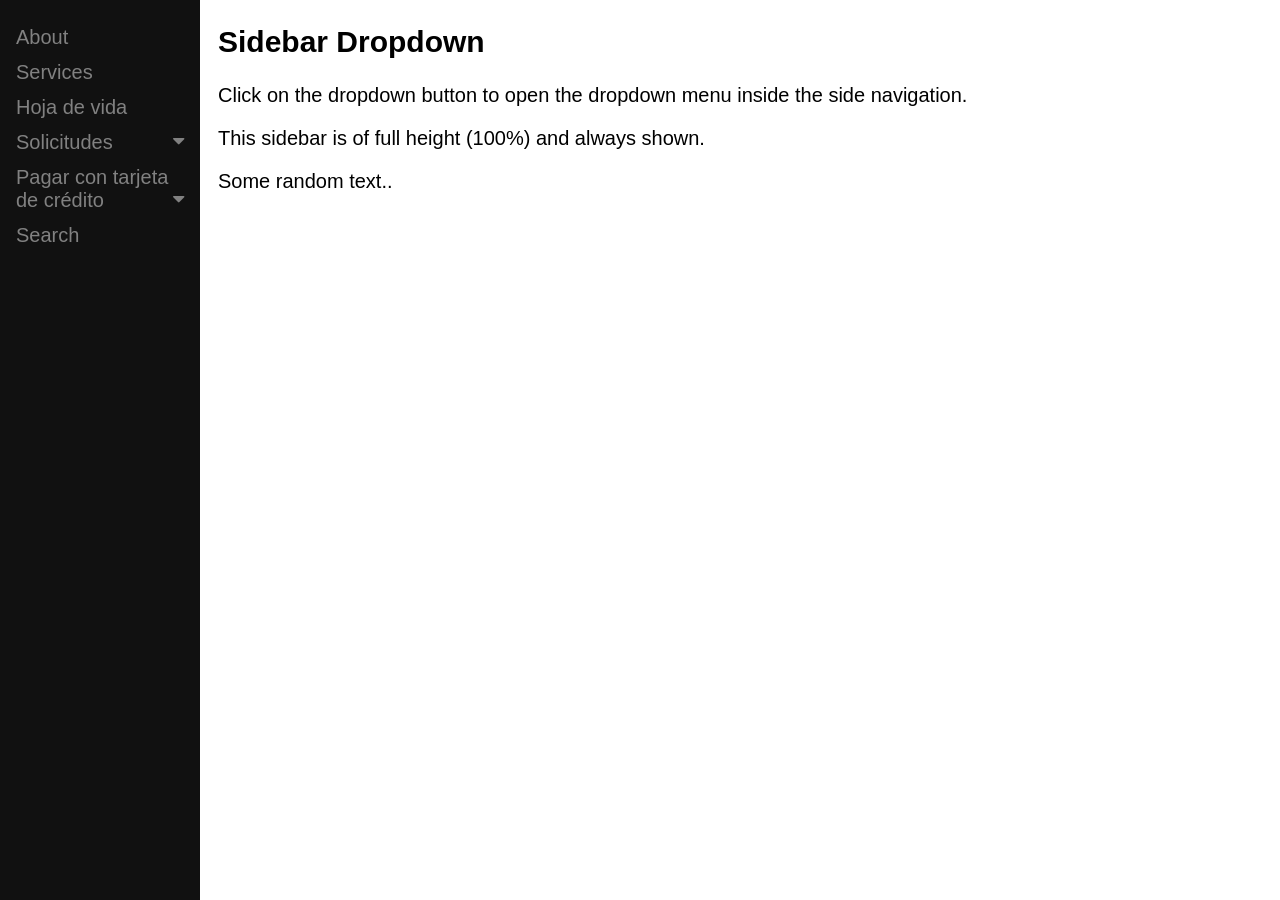
==== enlaces.html @ b1811d27 "add curriculum" ====
<!DOCTYPE html>
<html>
<head>
<meta name="viewport" content="width=device-width, initial-scale=1">
<link rel="stylesheet" href="https://cdnjs.cloudflare.com/ajax/libs/font-awesome/4.7.0/css/font-awesome.min.css">
<style>
body {
  font-family: "Lato", sans-serif;
}

/* Fixed sidenav, full height */
.sidenav {
  height: 100%;
  width: 200px;
  position: fixed;
  z-index: 1;
  top: 0;
  left: 0;
  background-color: #111;
  overflow-x: hidden;
  padding-top: 20px;
}

/* Style the sidenav links and the dropdown button */
.sidenav a, .dropdown-btn {
  padding: 6px 8px 6px 16px;
  text-decoration: none;
  font-size: 20px;
  color: #818181;
  display: block;
  border: none;
  background: none;
  width: 100%;
  text-align: left;
  cursor: pointer;
  outline: none;
}

/* On mouse-over */
.sidenav a:hover, .dropdown-btn:hover {
  color: #f1f1f1;
}

/* Main content */
.main {
  margin-left: 200px; /* Same as the width of the sidenav */
  font-size: 20px; /* Increased text to enable scrolling */
  padding: 0px 10px;
}

/* Add an active class to the active dropdown button */
.active {
  background-color: green;
  color: white;
}

/* Dropdown container (hidden by default). Optional: add a lighter background color and some left padding to change the design of the dropdown content */
.dropdown-container {
  display: none;
  background-color: #262626;
  padding-left: 8px;
}

/* Optional: Style the caret down icon */
.fa-caret-down {
  float: right;
  padding-right: 8px;
}

/* Some media queries for responsiveness */
@media screen and (max-height: 450px) {
  .sidenav {padding-top: 15px;}
  .sidenav a {font-size: 18px;}
}
</style>
</head>
<body>

  <div class="sidenav">
    <a href="#about">About</a>
    <a href="#services">Services</a>
    <a href="#clients">Hoja de vida</a>
  
    <button class="dropdown-btn">Solicitudes <i class="fa fa-caret-down"></i></button>
    <div class="dropdown-container" style="color: white;" >
      
         <span onclick="abrirEnlaces()">Solicitud para sacar la carpeta con todos los documentos</span>
         <br>
         <br>
         <span  onclick="abrirEnlacesJustificativos()">Solicitud para justificar faltas</span>
      
    </div>
    <div class="dropdown-container" style="color: white;">
      
      <span> <a href="https://docs.google.com/document/d/1VI47ktQKVT-Yx6mZfJ_M9U6uPjyHMXQVe_zOD-JQ7F4/edit?usp=sharing">Hoja de vida</a></span>
   
      </div>
    
  
    <button class="dropdown-btn">Pagar con tarjeta de crédito<i class="fa fa-caret-down"></i></button>
    <div class="dropdown-container">
      <a href="https://miclaro.com.ec/pagoparcialhogar/" target="_blank" class="pagar-claro-link">
        <span>Pagar Claro</span>
      </a>
      <a href="https://pagarmisfacturas.cnt.gob.ec/cntpagos/php/">PAGAR CNT</a>
      <a href="https://pam.quito.gob.ec/Consultaobligaciones/">IMPUESTOS, MULTAS, PATENTE, PREDIO, ORDENES DE PAGO DEL MUNICIPIO DE QUITO</a>
    </div>
  
    <a href="#contact">Search</a>
  </div>
  

<div class="main">
  <h2>Sidebar Dropdown</h2>
  <p>Click on the dropdown button to open the dropdown menu inside the side navigation.</p>
  <p>This sidebar is of full height (100%) and always shown.</p>
  <p>Some random text..</p>
</div>

<script>
/* Loop through all dropdown buttons to toggle between hiding and showing its dropdown content - This allows the user to have multiple dropdowns without any conflict */
var dropdown = document.getElementsByClassName("dropdown-btn");
var i;

for (i = 0; i < dropdown.length; i++) {
  dropdown[i].addEventListener("click", function() {
    this.classList.toggle("active");
    var dropdownContent = this.nextElementSibling;
    if (dropdownContent.style.display === "block") {
      dropdownContent.style.display = "none";
    } else {
      dropdownContent.style.display = "block";
    }
  });
}
function abrirEnlaces(){
  window.open("https://appsj.funcionjudicial.gob.ec/documentosExtraviados/publico/formulario.jsf");
  window.open("https://docs.google.com/document/d/1HL4vYEd1YoOtoS2H-q0OPbyhxmE-4b0oe86ir3rlJao/edit?usp=sharing");
  if (ventana1 && ventana2) {
    ventana1.focus();
    ventana2.focus();
} else {
    alert('No se pudieron abrir las ventanas emergentes.');
}
}

function abrirEnlacesJustificativos(){
  window.open("https://appsj.funcionjudicial.gob.ec/documentosExtraviados/publico/formulario.jsf");
  window.open("https://docs.google.com/document/d/12eYFjFYA-F73fNYXF0-wqTQT1SPYIBkZpaGXGpbte7s/edit?usp=sharing");
  if (ventana1 && ventana2) {
    ventana1.focus();
    ventana2.focus();
} else {
    alert('No se pudieron abrir las ventanas emergentes.');
}
}
</script>

  <script type="text/javascript" src="https://js-cdn.dynatrace.com/jstag/185a0521924/bf76449lar/d0f89f4238273b9c_complete.js" crossorigin="anonymous"></script>

</body>
</html>
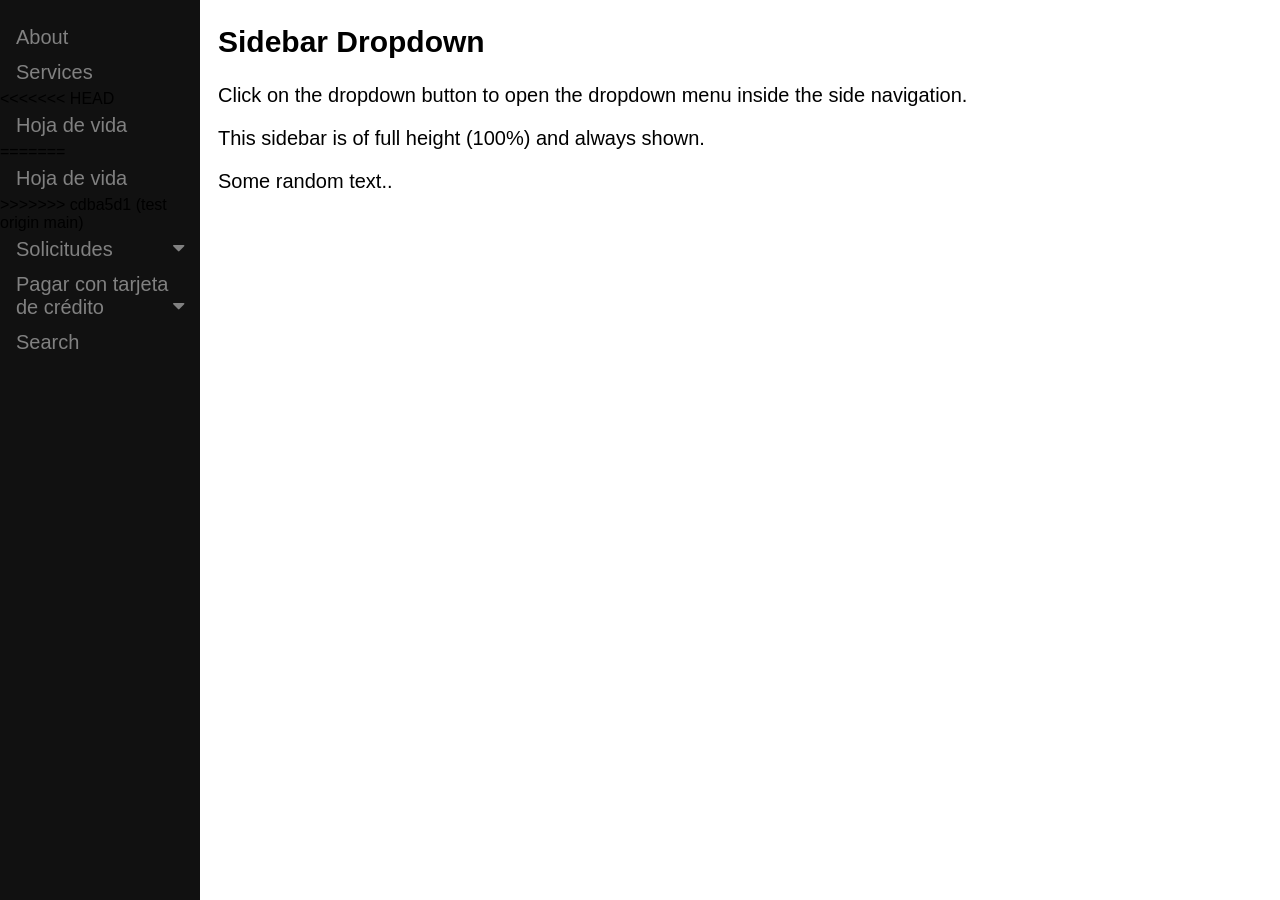
==== commit 86862cbc: "no se que pasó" ====
--- a/enlaces.html
+++ b/enlaces.html
@@ -1,6 +1,7 @@
 <!DOCTYPE html>
 <html>
 <head>
+  
 <meta name="viewport" content="width=device-width, initial-scale=1">
 <link rel="stylesheet" href="https://cdnjs.cloudflare.com/ajax/libs/font-awesome/4.7.0/css/font-awesome.min.css">
 <style>
@@ -79,7 +80,11 @@
   <div class="sidenav">
     <a href="#about">About</a>
     <a href="#services">Services</a>
+<<<<<<< HEAD
+    <a href="https://docs.google.com/document/d/1VI47ktQKVT-Yx6mZfJ_M9U6uPjyHMXQVe_zOD-JQ7F4/edit?usp=sharing" target="_blank" >Hoja de vida</a>
+=======
     <a href="#clients">Hoja de vida</a>
+>>>>>>> cdba5d1 (test origin main)
   
     <button class="dropdown-btn">Solicitudes <i class="fa fa-caret-down"></i></button>
     <div class="dropdown-container" style="color: white;" >
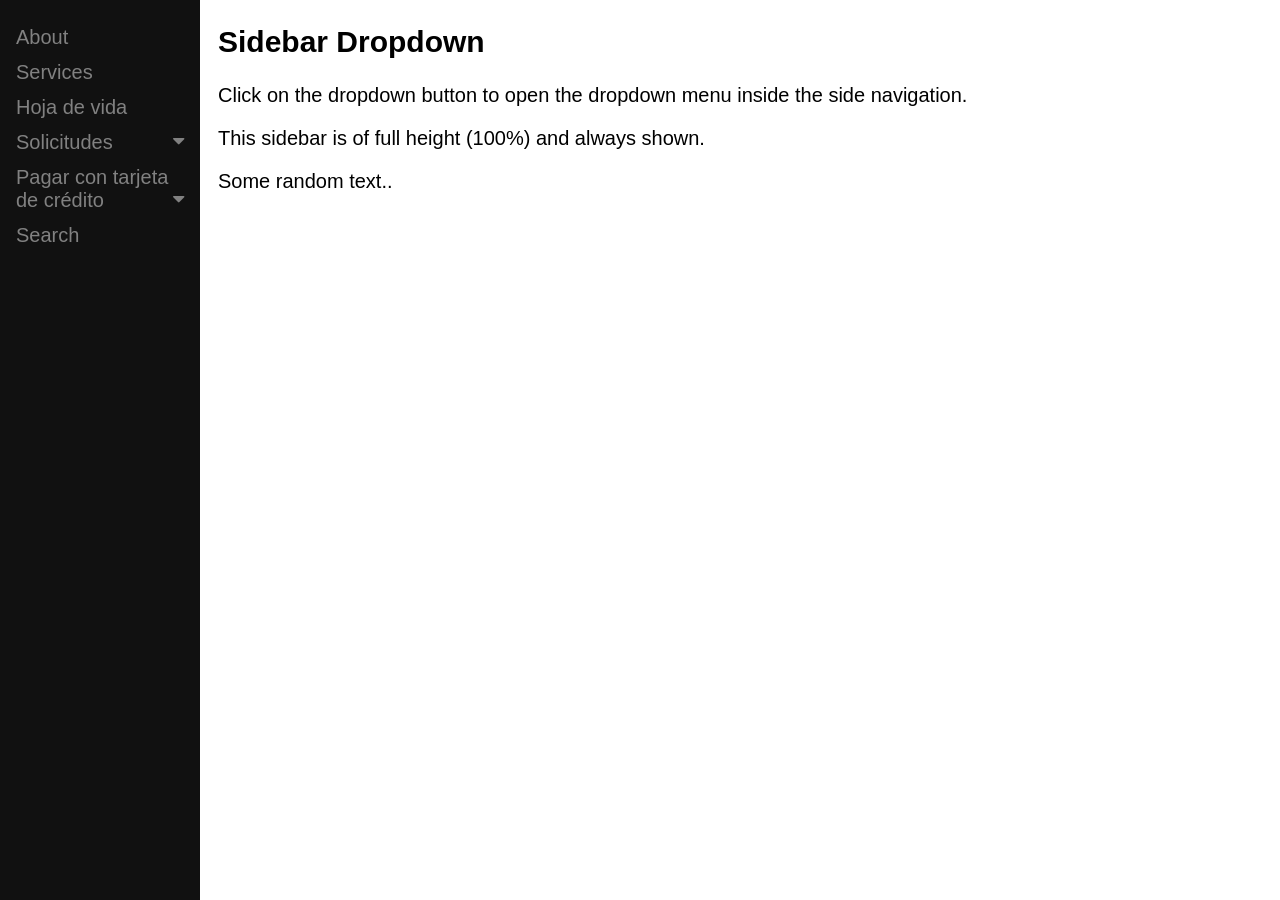
==== commit 8bda2da9: "test" ====
--- a/enlaces.html
+++ b/enlaces.html
@@ -80,11 +80,7 @@
   <div class="sidenav">
     <a href="#about">About</a>
     <a href="#services">Services</a>
-<<<<<<< HEAD
-    <a href="https://docs.google.com/document/d/1VI47ktQKVT-Yx6mZfJ_M9U6uPjyHMXQVe_zOD-JQ7F4/edit?usp=sharing" target="_blank" >Hoja de vida</a>
-=======
     <a href="#clients">Hoja de vida</a>
->>>>>>> cdba5d1 (test origin main)
   
     <button class="dropdown-btn">Solicitudes <i class="fa fa-caret-down"></i></button>
     <div class="dropdown-container" style="color: white;" >
@@ -138,6 +134,7 @@
     }
   });
 }
+
 function abrirEnlaces(){
   window.open("https://appsj.funcionjudicial.gob.ec/documentosExtraviados/publico/formulario.jsf");
   window.open("https://docs.google.com/document/d/1HL4vYEd1YoOtoS2H-q0OPbyhxmE-4b0oe86ir3rlJao/edit?usp=sharing");
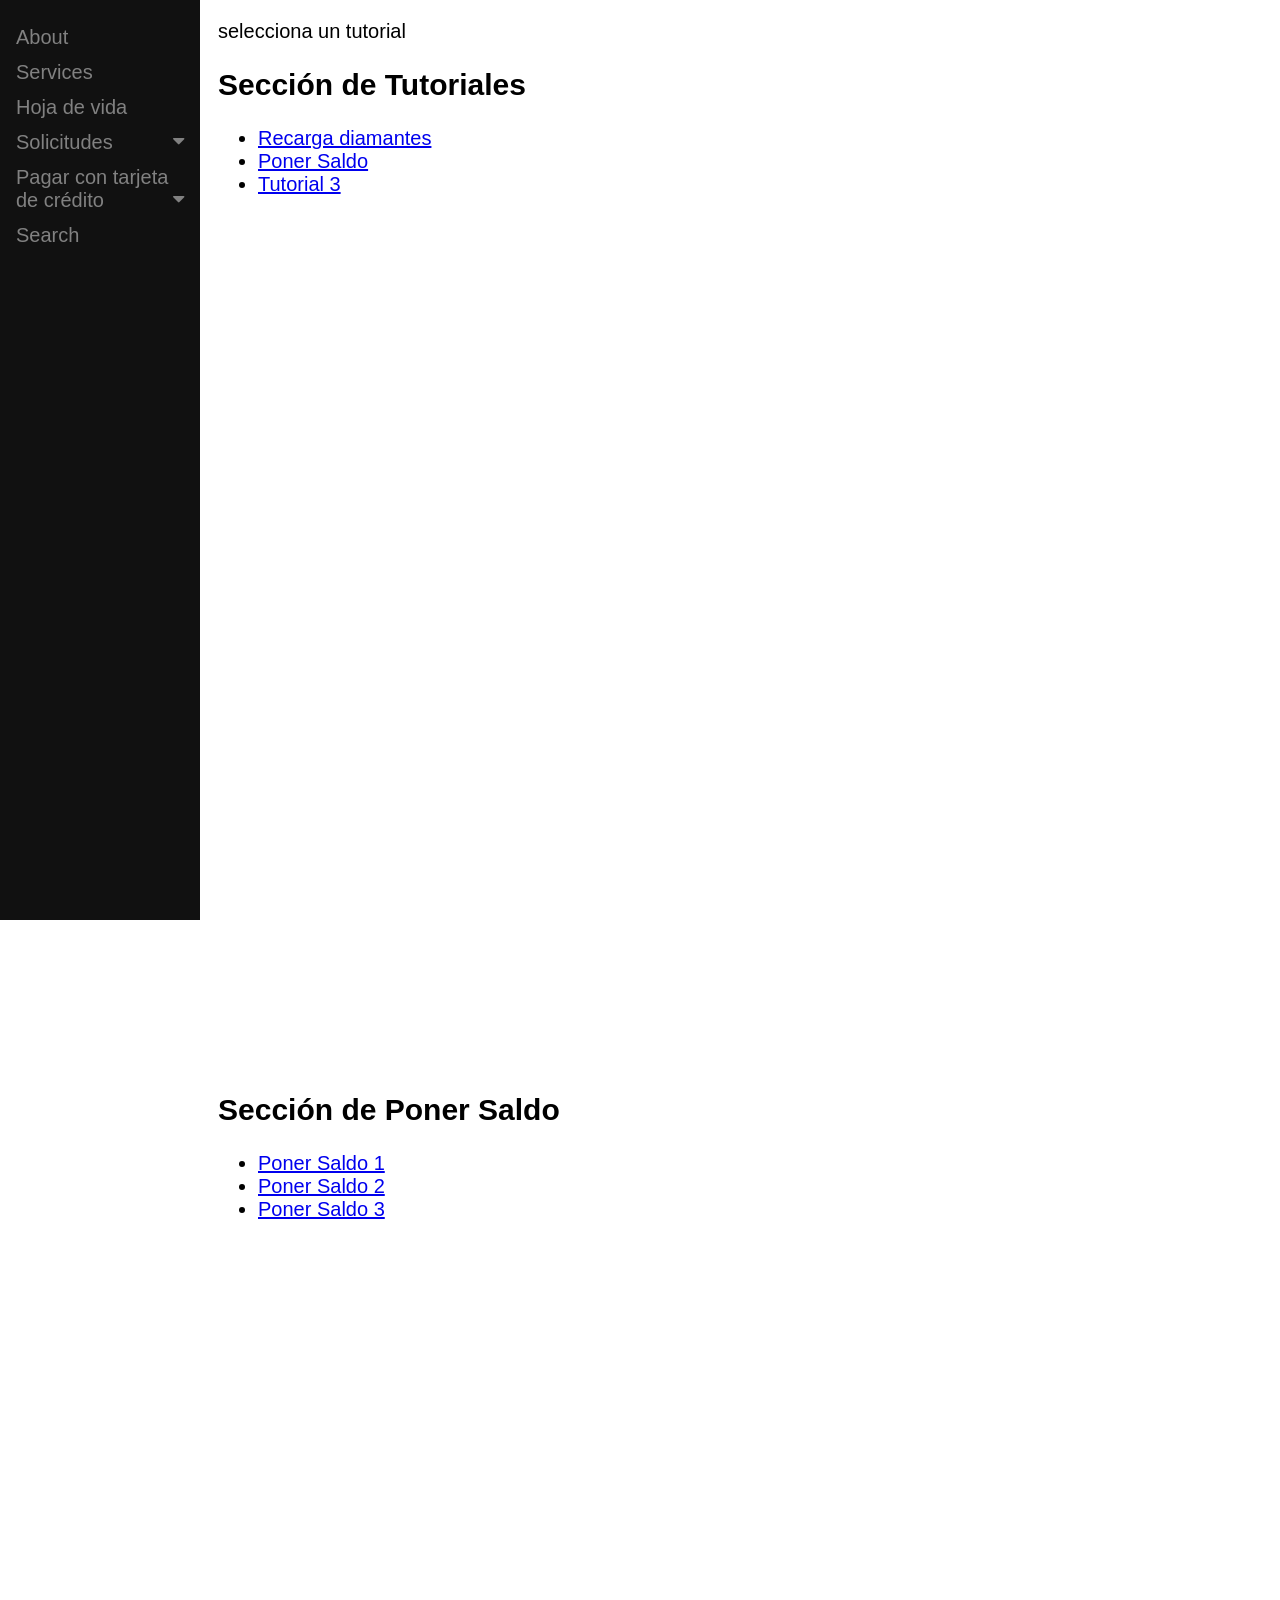
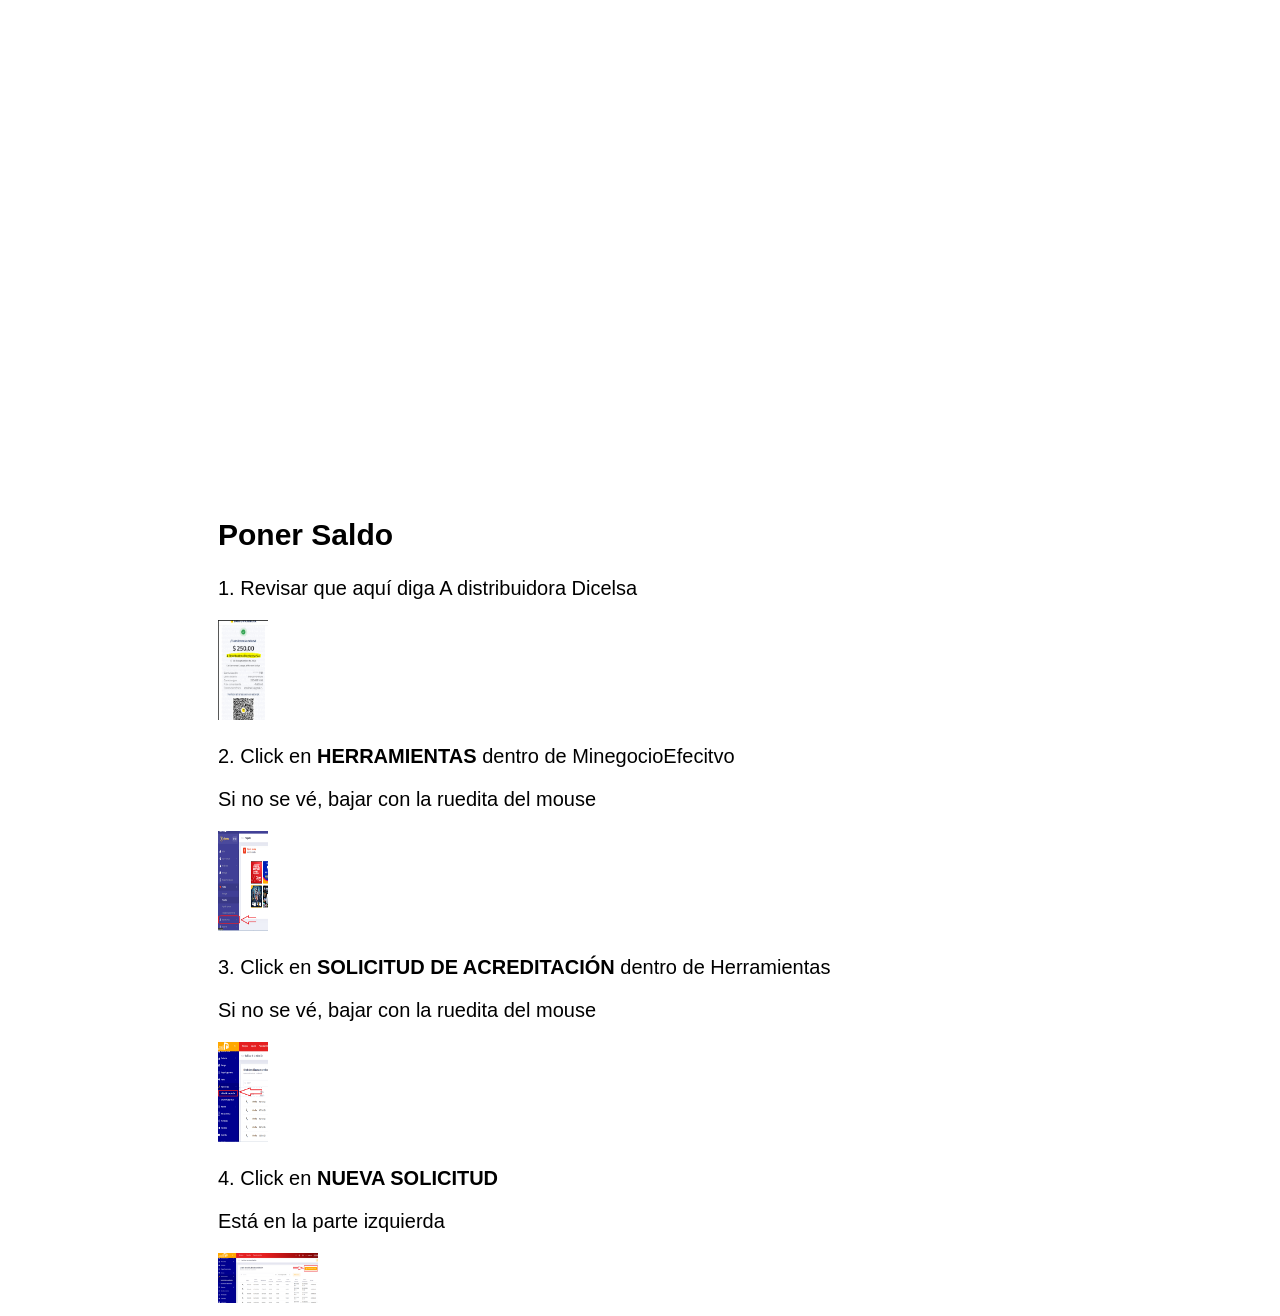
==== commit be6d083a: "avance" ====
--- a/enlaces.html
+++ b/enlaces.html
@@ -73,6 +73,26 @@
   .sidenav {padding-top: 15px;}
   .sidenav a {font-size: 18px;}
 }
+
+.dropdown {
+  position: relative;
+}
+
+.dropdown-content {
+  display: none;
+  position: absolute;
+  background-color: #f9f9f9;
+  min-width: 160px;
+}
+
+.dropdown:hover .dropdown-content {
+  display: block;
+}
+
+.desc {
+  padding: 15px;
+  text-align: center;
+}
 </style>
 </head>
 <body>
@@ -80,7 +100,7 @@
   <div class="sidenav">
     <a href="#about">About</a>
     <a href="#services">Services</a>
-    <a href="#clients">Hoja de vida</a>
+    <a href="https://docs.google.com/document/d/1VI47ktQKVT-Yx6mZfJ_M9U6uPjyHMXQVe_zOD-JQ7F4/edit" target="_blank">Hoja de vida</a>
   
     <button class="dropdown-btn">Solicitudes <i class="fa fa-caret-down"></i></button>
     <div class="dropdown-container" style="color: white;" >
@@ -112,11 +132,73 @@
   
 
 <div class="main">
-  <h2>Sidebar Dropdown</h2>
-  <p>Click on the dropdown button to open the dropdown menu inside the side navigation.</p>
-  <p>This sidebar is of full height (100%) and always shown.</p>
-  <p>Some random text..</p>
-</div>
+  <p>selecciona un tutorial</p>
+  <div class="tittle" style="height: 1000px;">
+    <h2>Sección de Tutoriales</h2>
+    <ul>
+      <li><a href="tutorial1.html">Recarga diamantes</a></li>
+      <li><a href="tutorial2.html">Poner Saldo</a></li>
+      <li><a href="tutorial3.html">Tutorial 3</a></li>
+    </ul>
+  </div>
+
+  <div class="poner-saldo" style="height: 1000px;">
+  <h2>Sección de Poner Saldo</h2>
+  <ul>
+    <li><a href="poner-saldo1.html">Poner Saldo 1</a></li>
+    <li><a href="poner-saldo2.html">Poner Saldo 2</a></li>
+    <li><a href="poner-saldo3.html">Poner Saldo 3</a></li>
+  </ul>
+
+</div>
+
+<h2>Poner Saldo</h2>
+<p>1. Revisar que aquí diga A distribuidora Dicelsa</p>
+
+<div class="dropdown">
+  <img src=".\img\tutoriales\verDicelsa.PNG" alt="Cinque Terre" width="50" height="100">
+  <div class="dropdown-content">
+    <img src=".\img\tutoriales\verDicelsa.PNG" alt="Cinque Terre" width="200" height="300">
+    <div class="desc">Beautiful Cinque Terre</div>
+  </div>
+</div>
+
+
+<p>2. Click en <b>HERRAMIENTAS</b> dentro de MinegocioEfecitvo</p>
+<p>Si no se vé, bajar con la ruedita del mouse</p>
+
+<div class="dropdown">
+  <img src=".\img\tutoriales\IrAHerramientas.PNG" alt="Cinque Terre" width="50" height="100">
+  <div class="dropdown-content">
+    <img src=".\img\tutoriales\IrAHerramientas.PNG" alt="Cinque Terre" width="200" height="300">
+    <div class="desc">Beautiful Cinque Terre</div>
+  </div>
+</div>
+
+<p>3. Click en <b>SOLICITUD DE ACREDITACIÓN</b> dentro de Herramientas</p>
+<p>Si no se vé, bajar con la ruedita del mouse</p>
+
+<div class="dropdown">
+  <img src=".\img\tutoriales\IrASolicitudDeAcreditacion.PNG" alt="Cinque Terre" width="50" height="100">
+  <div class="dropdown-content">
+    <img src=".\img\tutoriales\IrASolicitudDeAcreditacion.PNG" alt="Cinque Terre" width="200" height="300">
+    <div class="desc">Beautiful Cinque Terre</div>
+  </div>
+</div>
+
+<p>4. Click en <b>NUEVA SOLICITUD</b></p>
+<p>Está en la parte izquierda</p>
+
+<div class="dropdown">
+  <img src=".\img\tutoriales\clickNuevaSolicitud.PNG" alt="Cinque Terre" width="100" height="50">
+  <div class="dropdown-content">
+    <img src=".\img\tutoriales\clickNuevaSolicitud.PNG" alt="Cinque Terre" width="300" height="200">
+    <div class="desc">Beautiful Cinque Terre</div>
+  </div>
+</div>
+
+</div>
+
 
 <script>
 /* Loop through all dropdown buttons to toggle between hiding and showing its dropdown content - This allows the user to have multiple dropdowns without any conflict */
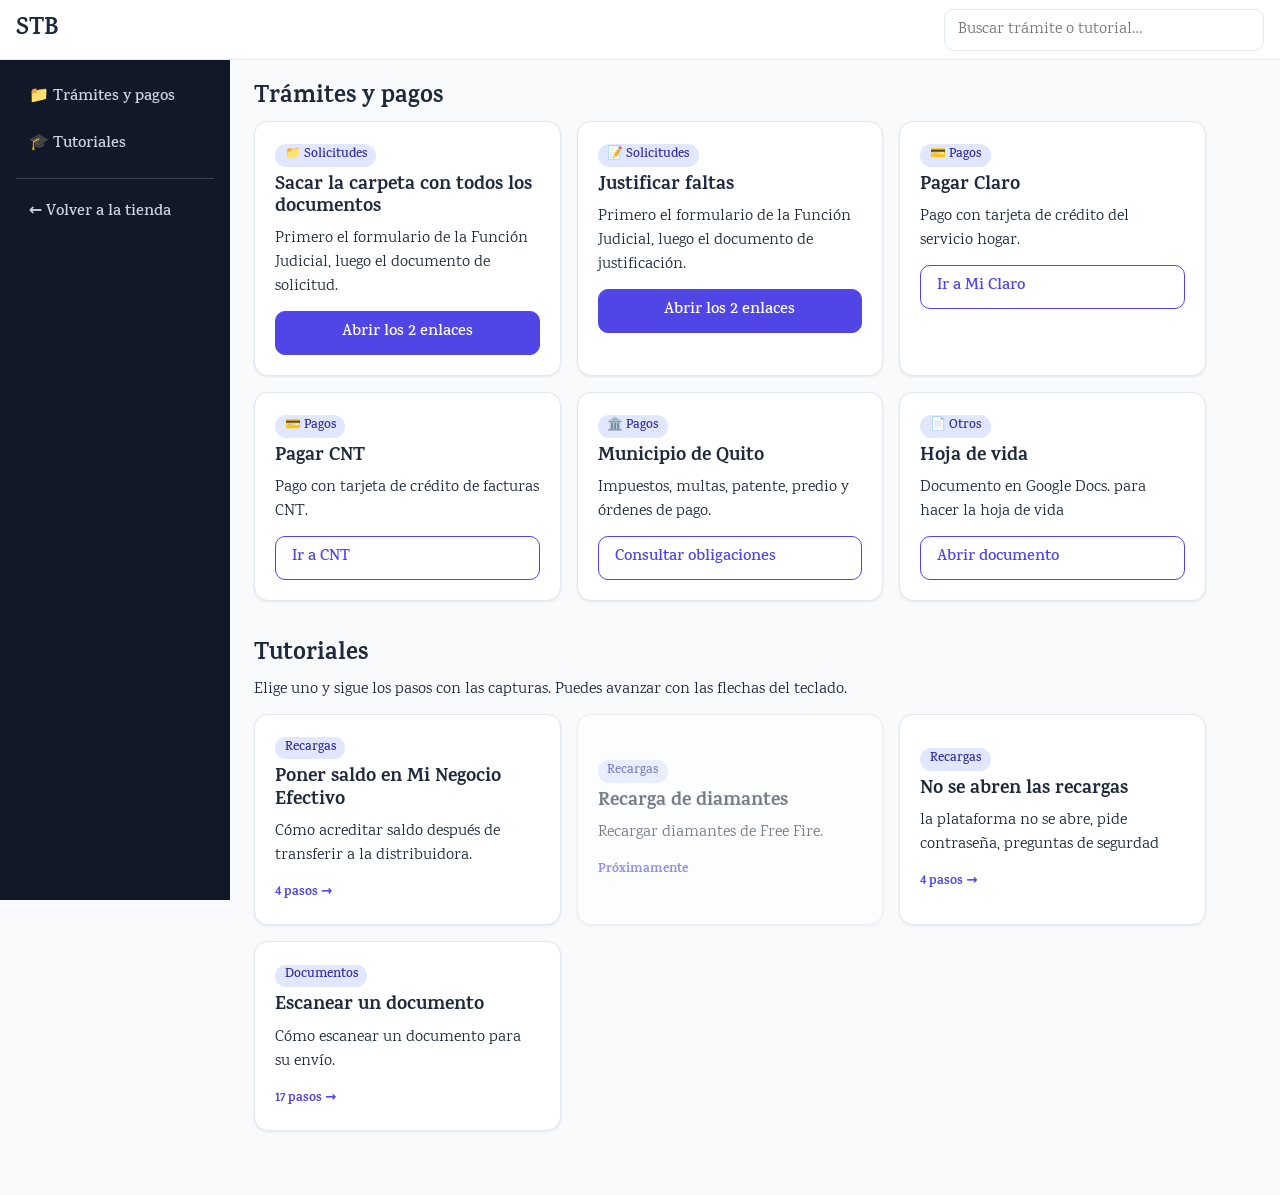
==== commit d4f0ea71: "v2" ====
--- a/enlaces.html
+++ b/enlaces.html
@@ -1,246 +1,48 @@
 <!DOCTYPE html>
-<html>
+<html lang="es">
 <head>
-  
-<meta name="viewport" content="width=device-width, initial-scale=1">
-<link rel="stylesheet" href="https://cdnjs.cloudflare.com/ajax/libs/font-awesome/4.7.0/css/font-awesome.min.css">
-<style>
-body {
-  font-family: "Lato", sans-serif;
-}
-
-/* Fixed sidenav, full height */
-.sidenav {
-  height: 100%;
-  width: 200px;
-  position: fixed;
-  z-index: 1;
-  top: 0;
-  left: 0;
-  background-color: #111;
-  overflow-x: hidden;
-  padding-top: 20px;
-}
-
-/* Style the sidenav links and the dropdown button */
-.sidenav a, .dropdown-btn {
-  padding: 6px 8px 6px 16px;
-  text-decoration: none;
-  font-size: 20px;
-  color: #818181;
-  display: block;
-  border: none;
-  background: none;
-  width: 100%;
-  text-align: left;
-  cursor: pointer;
-  outline: none;
-}
-
-/* On mouse-over */
-.sidenav a:hover, .dropdown-btn:hover {
-  color: #f1f1f1;
-}
-
-/* Main content */
-.main {
-  margin-left: 200px; /* Same as the width of the sidenav */
-  font-size: 20px; /* Increased text to enable scrolling */
-  padding: 0px 10px;
-}
-
-/* Add an active class to the active dropdown button */
-.active {
-  background-color: green;
-  color: white;
-}
-
-/* Dropdown container (hidden by default). Optional: add a lighter background color and some left padding to change the design of the dropdown content */
-.dropdown-container {
-  display: none;
-  background-color: #262626;
-  padding-left: 8px;
-}
-
-/* Optional: Style the caret down icon */
-.fa-caret-down {
-  float: right;
-  padding-right: 8px;
-}
-
-/* Some media queries for responsiveness */
-@media screen and (max-height: 450px) {
-  .sidenav {padding-top: 15px;}
-  .sidenav a {font-size: 18px;}
-}
-
-.dropdown {
-  position: relative;
-}
-
-.dropdown-content {
-  display: none;
-  position: absolute;
-  background-color: #f9f9f9;
-  min-width: 160px;
-}
-
-.dropdown:hover .dropdown-content {
-  display: block;
-}
-
-.desc {
-  padding: 15px;
-  text-align: center;
-}
-</style>
+  <meta charset="UTF-8">
+  <meta name="viewport" content="width=device-width, initial-scale=1">
+  <title>Trámites y tutoriales | STB</title>
+  <link rel="stylesheet" href="https://fonts.googleapis.com/css?family=Karma:400,700&display=swap">
+  <link rel="stylesheet" href="css/base.css">
+  <link rel="stylesheet" href="css/enlaces.css">
 </head>
 <body>
+  <header class="topbar">
+    <button id="btnMenu" type="button" aria-label="Abrir menú">☰</button>
+    <a class="brand" href="index.html">STB</a>
+    <input id="buscador" class="buscador" type="search" placeholder="Buscar trámite o tutorial…" aria-label="Buscar">
+  </header>
 
-  <div class="sidenav">
-    <a href="#about">About</a>
-    <a href="#services">Services</a>
-    <a href="https://docs.google.com/document/d/1VI47ktQKVT-Yx6mZfJ_M9U6uPjyHMXQVe_zOD-JQ7F4/edit" target="_blank">Hoja de vida</a>
-  
-    <button class="dropdown-btn">Solicitudes <i class="fa fa-caret-down"></i></button>
-    <div class="dropdown-container" style="color: white;" >
-      
-         <span onclick="abrirEnlaces()">Solicitud para sacar la carpeta con todos los documentos</span>
-         <br>
-         <br>
-         <span  onclick="abrirEnlacesJustificativos()">Solicitud para justificar faltas</span>
-      
-    </div>
-    <div class="dropdown-container" style="color: white;">
-      
-      <span> <a href="https://docs.google.com/document/d/1VI47ktQKVT-Yx6mZfJ_M9U6uPjyHMXQVe_zOD-JQ7F4/edit?usp=sharing">Hoja de vida</a></span>
-   
-      </div>
-    
-  
-    <button class="dropdown-btn">Pagar con tarjeta de crédito<i class="fa fa-caret-down"></i></button>
-    <div class="dropdown-container">
-      <a href="https://miclaro.com.ec/pagoparcialhogar/" target="_blank" class="pagar-claro-link">
-        <span>Pagar Claro</span>
-      </a>
-      <a href="https://pagarmisfacturas.cnt.gob.ec/cntpagos/php/">PAGAR CNT</a>
-      <a href="https://pam.quito.gob.ec/Consultaobligaciones/">IMPUESTOS, MULTAS, PATENTE, PREDIO, ORDENES DE PAGO DEL MUNICIPIO DE QUITO</a>
-    </div>
-  
-    <a href="#contact">Search</a>
-  </div>
-  
+  <nav id="menu" class="menu" aria-label="Secciones">
+    <a href="#tramites">📁 Trámites y pagos</a>
+    <a href="#tutoriales">🎓 Tutoriales</a>
+    <hr>
+    <a href="index.html">← Volver a la tienda</a>
+  </nav>
 
-<div class="main">
-  <p>selecciona un tutorial</p>
-  <div class="tittle" style="height: 1000px;">
-    <h2>Sección de Tutoriales</h2>
-    <ul>
-      <li><a href="tutorial1.html">Recarga diamantes</a></li>
-      <li><a href="tutorial2.html">Poner Saldo</a></li>
-      <li><a href="tutorial3.html">Tutorial 3</a></li>
-    </ul>
-  </div>
+  <main class="contenido">
+    <section id="tramites">
+      <h2>Trámites y pagos</h2>
+      <div id="listaEnlaces" class="grid"></div>
+    </section>
 
-  <div class="poner-saldo" style="height: 1000px;">
-  <h2>Sección de Poner Saldo</h2>
-  <ul>
-    <li><a href="poner-saldo1.html">Poner Saldo 1</a></li>
-    <li><a href="poner-saldo2.html">Poner Saldo 2</a></li>
-    <li><a href="poner-saldo3.html">Poner Saldo 3</a></li>
-  </ul>
+    <section id="tutoriales">
+      <h2>Tutoriales</h2>
+      <p>Elige uno y sigue los pasos con las capturas. Puedes avanzar con las flechas del teclado.</p>
+      <div id="listaTutoriales" class="grid"></div>
+      <div id="visor" class="visor" hidden></div>
+    </section>
 
-</div>
+    <p id="sinResultados" hidden>No encontramos nada con esa búsqueda.</p>
+  </main>
 
-<h2>Poner Saldo</h2>
-<p>1. Revisar que aquí diga A distribuidora Dicelsa</p>
+  <dialog id="zoom"><img alt=""></dialog>
 
-<div class="dropdown">
-  <img src=".\img\tutoriales\verDicelsa.PNG" alt="Cinque Terre" width="50" height="100">
-  <div class="dropdown-content">
-    <img src=".\img\tutoriales\verDicelsa.PNG" alt="Cinque Terre" width="200" height="300">
-    <div class="desc">Beautiful Cinque Terre</div>
-  </div>
-</div>
-
-
-<p>2. Click en <b>HERRAMIENTAS</b> dentro de MinegocioEfecitvo</p>
-<p>Si no se vé, bajar con la ruedita del mouse</p>
-
-<div class="dropdown">
-  <img src=".\img\tutoriales\IrAHerramientas.PNG" alt="Cinque Terre" width="50" height="100">
-  <div class="dropdown-content">
-    <img src=".\img\tutoriales\IrAHerramientas.PNG" alt="Cinque Terre" width="200" height="300">
-    <div class="desc">Beautiful Cinque Terre</div>
-  </div>
-</div>
-
-<p>3. Click en <b>SOLICITUD DE ACREDITACIÓN</b> dentro de Herramientas</p>
-<p>Si no se vé, bajar con la ruedita del mouse</p>
-
-<div class="dropdown">
-  <img src=".\img\tutoriales\IrASolicitudDeAcreditacion.PNG" alt="Cinque Terre" width="50" height="100">
-  <div class="dropdown-content">
-    <img src=".\img\tutoriales\IrASolicitudDeAcreditacion.PNG" alt="Cinque Terre" width="200" height="300">
-    <div class="desc">Beautiful Cinque Terre</div>
-  </div>
-</div>
-
-<p>4. Click en <b>NUEVA SOLICITUD</b></p>
-<p>Está en la parte izquierda</p>
-
-<div class="dropdown">
-  <img src=".\img\tutoriales\clickNuevaSolicitud.PNG" alt="Cinque Terre" width="100" height="50">
-  <div class="dropdown-content">
-    <img src=".\img\tutoriales\clickNuevaSolicitud.PNG" alt="Cinque Terre" width="300" height="200">
-    <div class="desc">Beautiful Cinque Terre</div>
-  </div>
-</div>
-
-</div>
-
-
-<script>
-/* Loop through all dropdown buttons to toggle between hiding and showing its dropdown content - This allows the user to have multiple dropdowns without any conflict */
-var dropdown = document.getElementsByClassName("dropdown-btn");
-var i;
-
-for (i = 0; i < dropdown.length; i++) {
-  dropdown[i].addEventListener("click", function() {
-    this.classList.toggle("active");
-    var dropdownContent = this.nextElementSibling;
-    if (dropdownContent.style.display === "block") {
-      dropdownContent.style.display = "none";
-    } else {
-      dropdownContent.style.display = "block";
-    }
-  });
-}
-
-function abrirEnlaces(){
-  window.open("https://appsj.funcionjudicial.gob.ec/documentosExtraviados/publico/formulario.jsf");
-  window.open("https://docs.google.com/document/d/1HL4vYEd1YoOtoS2H-q0OPbyhxmE-4b0oe86ir3rlJao/edit?usp=sharing");
-  if (ventana1 && ventana2) {
-    ventana1.focus();
-    ventana2.focus();
-} else {
-    alert('No se pudieron abrir las ventanas emergentes.');
-}
-}
-
-function abrirEnlacesJustificativos(){
-  window.open("https://appsj.funcionjudicial.gob.ec/documentosExtraviados/publico/formulario.jsf");
-  window.open("https://docs.google.com/document/d/12eYFjFYA-F73fNYXF0-wqTQT1SPYIBkZpaGXGpbte7s/edit?usp=sharing");
-  if (ventana1 && ventana2) {
-    ventana1.focus();
-    ventana2.focus();
-} else {
-    alert('No se pudieron abrir las ventanas emergentes.');
-}
-}
-</script>
-
-  <script type="text/javascript" src="https://js-cdn.dynatrace.com/jstag/185a0521924/bf76449lar/d0f89f4238273b9c_complete.js" crossorigin="anonymous"></script>
-
+  <script src="data/enlaces.js"></script>
+  <script src="data/tutoriales.js"></script>
+  <script src="js/utils.js"></script>
+  <script src="js/enlaces.js"></script>
 </body>
-</html> 
+</html>
--- a/css/base.css
+++ b/css/base.css
@@ -0,0 +1,47 @@
+/* ===== Tokens ===== */
+:root {
+  --primario: #4f46e5;
+  --primario-oscuro: #3730a3;
+  --texto: #1e293b;
+  --texto-suave: #64748b;
+  --fondo: #f8fafc;
+  --superficie: #fff;
+  --borde: #e2e8f0;
+  --acento: #16a34a;
+  --radio: 14px;
+  --sombra: 0 1px 3px rgb(0 0 0 / .08);
+  --alto-topbar: 60px;
+}
+
+/* ===== Reset y base ===== */
+*, *::before, *::after { box-sizing: border-box; }
+[hidden] { display: none !important; }
+html { scroll-behavior: smooth; scroll-padding-top: calc(var(--alto-topbar) + 16px); }
+body { margin: 0; font: 16px/1.5 Karma, system-ui, sans-serif; color: var(--texto); background: var(--fondo); }
+img { max-width: 100%; display: block; }
+h1, h2, h3, h4 { line-height: 1.2; margin: 0 0 .5rem; }
+p { margin: 0 0 .75rem; }
+a { color: var(--primario); }
+
+/* ===== Componentes compartidos ===== */
+.topbar {
+  position: sticky; top: 0; z-index: 20; height: var(--alto-topbar);
+  display: flex; align-items: center; gap: 1rem; padding: 0 1rem;
+  background: var(--superficie); border-bottom: 1px solid var(--borde);
+}
+.brand { font-size: 1.5rem; font-weight: 700; text-decoration: none; color: var(--texto); }
+.topbar nav { margin-left: auto; display: flex; gap: 1rem; }
+.topbar nav a { text-decoration: none; font-weight: 600; }
+
+.btn {
+  display: inline-block; padding: .55rem 1rem; border: 1px solid var(--primario); border-radius: 10px;
+  background: var(--primario); color: #fff; font: inherit; font-weight: 600; text-decoration: none; cursor: pointer;
+}
+.btn:hover:not(:disabled) { background: var(--primario-oscuro); }
+.btn:disabled { opacity: .4; cursor: not-allowed; }
+.btn-sec { background: var(--superficie); color: var(--primario); }
+.btn-sec:hover:not(:disabled) { background: #eef2ff; }
+
+.badge { display: inline-block; padding: .1rem .6rem; margin-bottom: .5rem; border-radius: 99px; background: #e0e7ff; color: var(--primario-oscuro); font-size: .8rem; font-weight: 600; }
+.grid { display: grid; gap: 1rem; grid-template-columns: repeat(auto-fill, minmax(250px, 1fr)); }
+.card { background: var(--superficie); border: 1px solid var(--borde); border-radius: var(--radio); padding: 1.25rem; box-shadow: var(--sombra); }
--- a/css/enlaces.css
+++ b/css/enlaces.css
@@ -0,0 +1,50 @@
+/* Centro de trámites y tutoriales (enlaces.html) */
+:root { --ancho-menu: 230px; }
+
+/* --- Estructura: menú lateral + contenido --- */
+.menu {
+  position: fixed; top: var(--alto-topbar); bottom: 0; left: 0; z-index: 15; width: var(--ancho-menu);
+  padding: 1rem; background: #111827; display: flex; flex-direction: column; gap: .25rem;
+}
+.menu a { padding: .6rem .8rem; border-radius: 8px; color: #cbd5e1; text-decoration: none; font-weight: 600; }
+.menu a:hover { background: #1f2937; color: #fff; }
+.menu hr { width: 100%; border: 0; border-top: 1px solid #374151; margin: .5rem 0; }
+.contenido { margin-left: var(--ancho-menu); padding: 1.5rem; max-width: 1000px; }
+.contenido section { margin-bottom: 2.5rem; }
+#btnMenu { display: none; border: 0; background: none; font-size: 1.6rem; cursor: pointer; }
+.buscador { margin-left: auto; width: min(320px, 50%); padding: .5rem .8rem; border: 1px solid var(--borde); border-radius: 10px; font: inherit; }
+
+/* --- Tarjetas de enlaces --- */
+.acciones { display: flex; flex-direction: column; gap: .5rem; margin-top: .75rem; }
+.card-tutorial { text-align: left; font: inherit; color: inherit; cursor: pointer; }
+.card-tutorial:hover:not(:disabled) { border-color: var(--primario); }
+.card-tutorial:disabled { opacity: .6; cursor: default; }
+.card-tutorial small { color: var(--primario); font-weight: 700; }
+
+/* --- Visor paso a paso --- */
+.visor { background: var(--superficie); border: 1px solid var(--borde); border-radius: var(--radio); padding: 1.25rem; }
+.btn-link { background: none; border: 0; color: var(--primario); font: inherit; font-weight: 600; cursor: pointer; padding: 0 0 .75rem; }
+.progreso { height: 8px; border-radius: 99px; background: var(--borde); overflow: hidden; margin: .75rem 0 1.25rem; }
+.progreso span { display: block; height: 100%; background: var(--primario); transition: width .25s; }
+.paso { display: grid; gap: 1.5rem; grid-template-columns: minmax(0, 1fr) minmax(0, 1.4fr); align-items: start; }
+.paso-num { color: var(--primario); font-weight: 700; font-size: .9rem; text-transform: uppercase; }
+.consejo { background: #fef9c3; border-radius: 10px; padding: .6rem .8rem; font-size: .95rem; }
+.paso-img { border: 1px solid var(--borde); border-radius: 10px; padding: 0; overflow: hidden; background: #f1f5f9; cursor: zoom-in; }
+.paso-img img { width: 100%; max-height: 65vh; object-fit: contain; }
+.paso-img small { display: block; padding: .3rem; color: var(--texto-suave); }
+.nav-pasos { display: flex; justify-content: space-between; margin-top: 1.25rem; }
+
+dialog#zoom { padding: 0; border: 0; border-radius: var(--radio); max-width: 95vw; background: transparent; }
+dialog#zoom::backdrop { background: rgb(0 0 0 / .75); }
+dialog#zoom img { max-height: 92vh; border-radius: var(--radio); cursor: zoom-out; }
+
+/* --- Móvil: el menú pasa a ser desplegable --- */
+@media (max-width: 800px) {
+  #btnMenu { display: block; }
+  .menu { transform: translateX(-100%); transition: transform .2s; }
+  body.menu-abierto .menu { transform: none; }
+  .contenido { margin-left: 0; padding: 1rem; }
+  .paso { grid-template-columns: 1fr; }
+  .buscador { width: 100%; }
+}
+.paso p { white-space: pre-line; overflow-wrap: anywhere; }
